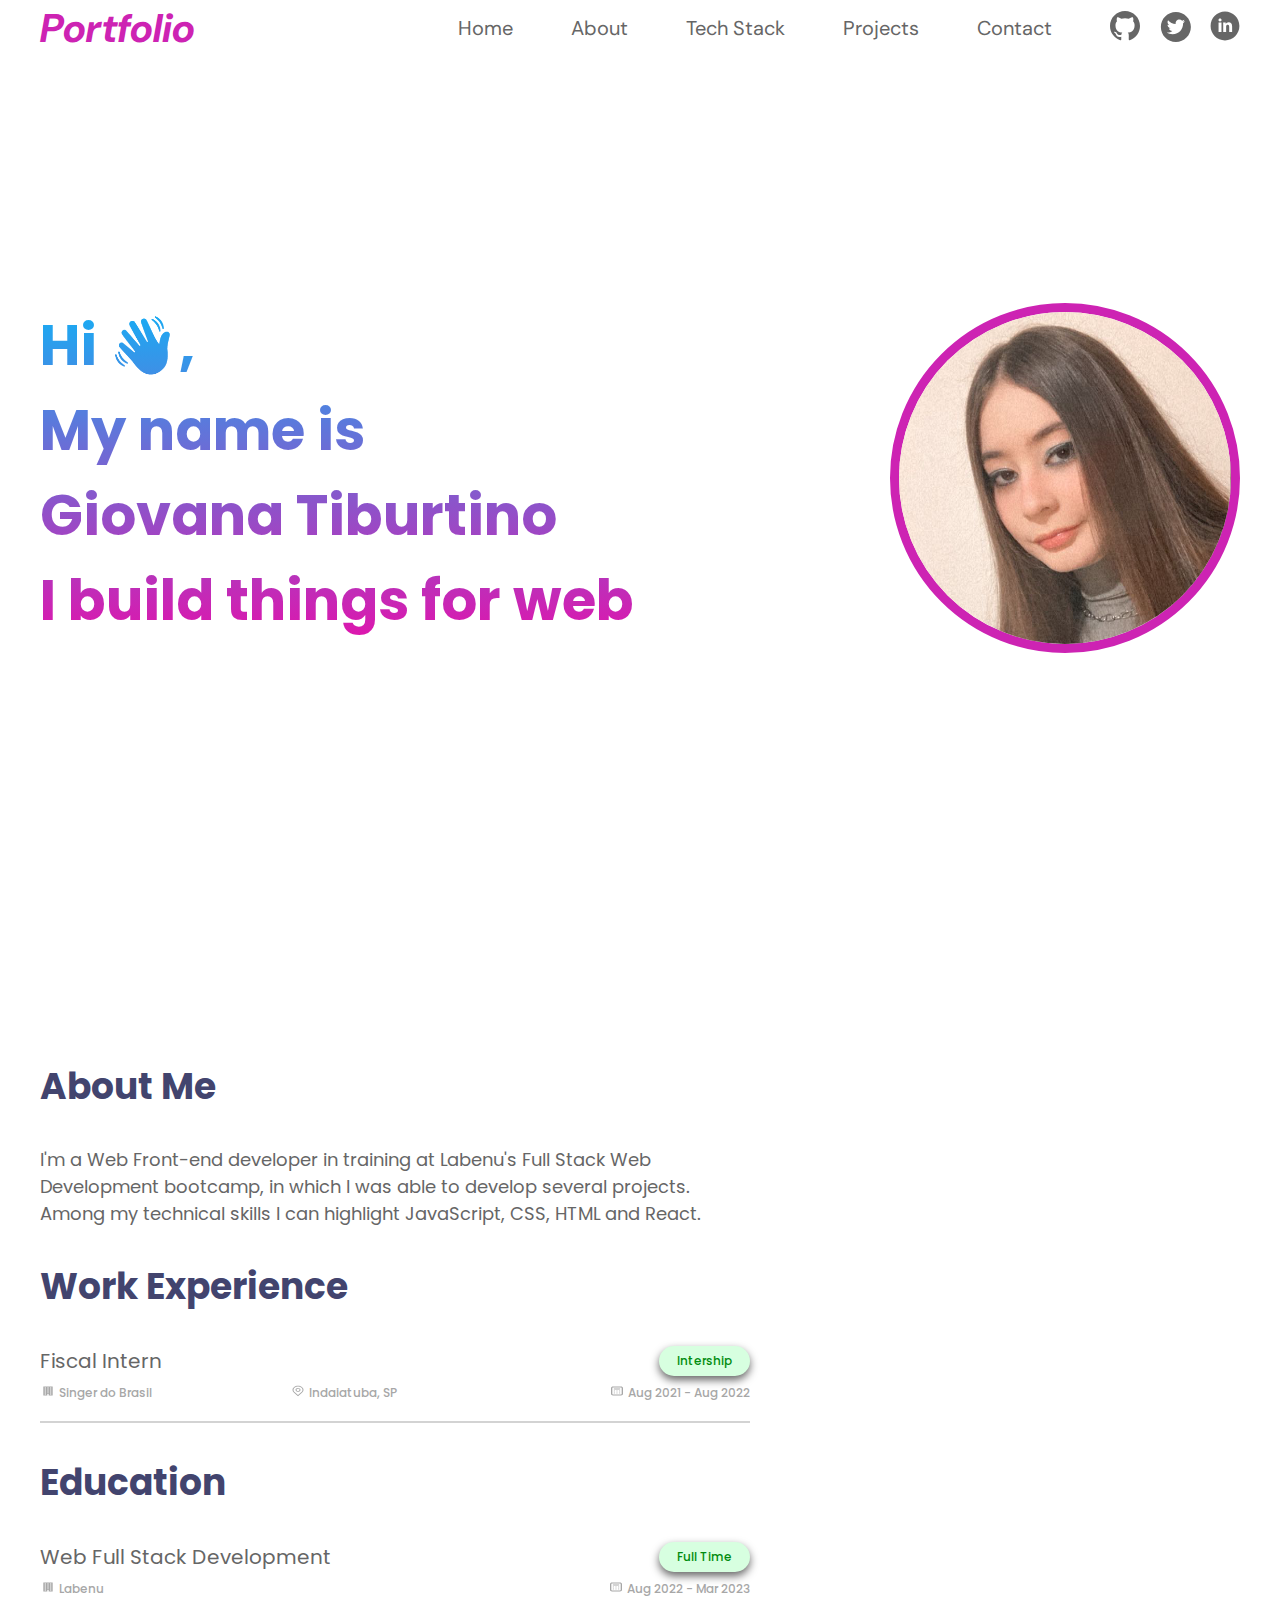
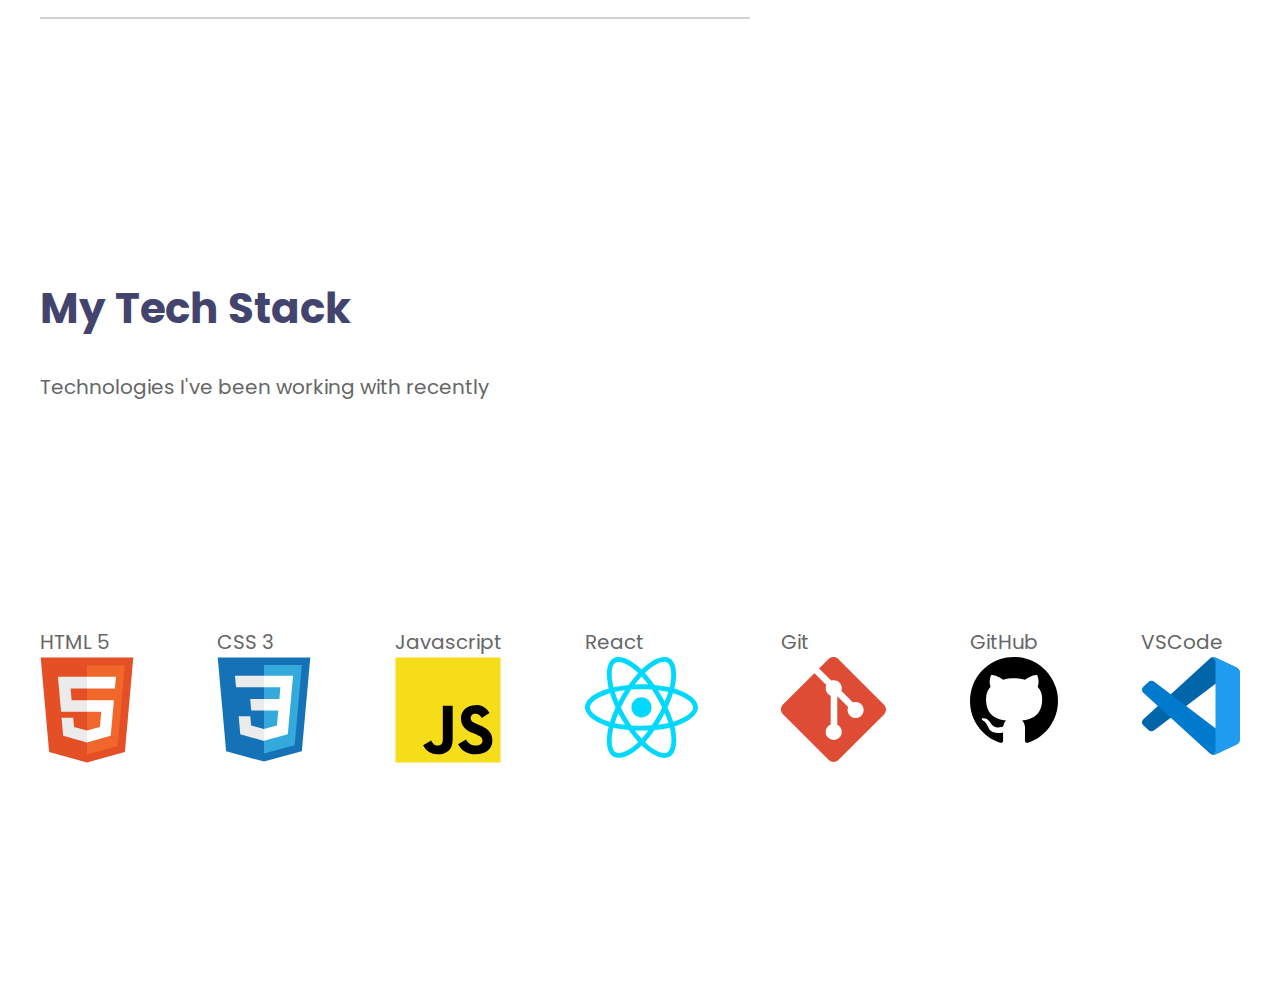
==== index.html @ 1db1f9a4 "portfolio atualizado" ====
<!DOCTYPE html>
<html lang="en">

<head>
    <meta charset="UTF-8">
    <meta http-equiv="X-UA-Compatible" content="IE=edge">
    <meta name="viewport" content="width=device-width, initial-scale=1.0">

    <link rel="stylesheet" href="style.css">

    <link rel="preconnect" href="https://fonts.googleapis.com">
    <link rel="preconnect" href="https://fonts.gstatic.com" crossorigin>
    <link href="https://fonts.googleapis.com/css2?family=DM+Sans:wght@500&family=Poppins:wght@400;500;600;700&display=swap" rel="stylesheet">

    <title>Portfolio || Home</title>
</head>

<body>
    <div class="page-wrapper">
        <header>
            <nav class="logo">
                <a href="#">Portfolio</a>
            </nav>

            <nav class="pages">
                <a href="#">Home</a>
                <a href="about.html">About</a>
                <a href="stack.html">Tech Stack</a>
                <a href="projects.html">Projects</a>
                <a href="contact.html">Contact</a>
            </nav>

            <nav class="social-icons">
                <a href="https://github.com/giovanatiburtino" target="_blank">
                    <img src="icons/github-icon.svg" alt="GitHub Icon" />
                </a>

                <a href="#" target="_blank">
                    <img src="icons/twitter-icon.svg" alt="Twitter Icon" />
                </a>

                <a href="https://www.linkedin.com/in/giovana-ferreira-tiburtino-475486216/" target="_blank">
                    <img src="icons/linkedin-icon.svg" alt="Linkedin Icon" />
                </a>
            </nav>
        </header>
        <main class="main-home">
            <section class="section-home">
                <h1>
                    Hi 👋, <br>
                    My name is <br>
                    Giovana Tiburtino <br>
                    I build things for web
                </h1>
                
                <img src="img/profile-img.png" alt="Profile Photo" class="profile-img"/>
            </section>
        </main>
    </div>
    <div class="page-wrapper">
        <main class="main-about">
            <div class="section-about">
                <section class="section-about-me">
                    <h1>About Me</h1>
                    <p>I'm a Web Front-end developer in training at Labenu's Full Stack Web Development bootcamp,
                    in which I was able to develop several projects. Among my technical skills I can highlight JavaScript, CSS, HTML and React.</p>
                </section>

                <section class="section-about-work">
                    <h1>Work Experience</h1>

                    <div class="section-about-work-item">
                        <div class="section-about-work-item-header">
                            <h2>Fiscal Intern</h2>
                            <span class="section-about-time-tag">Intership</span>
                        </div>

                        <div class="section-about-work-item-content">
                            <span class="content-work">
                                <img src="icons/building.svg" alt="Office building icon"/>
                                Singer do Brasil
                            </span>

                            <span class="content-location">
                                <img src="icons/location.svg" alt="Location icon"/>
                                Indaiatuba, SP
                            </span>

                            <span class="content-data">
                                <img src="icons/calender.svg" alt="Calender icon"/>
                                Aug 2021 - Aug 2022
                            </span>
                        </div>

                    </div>
                </section>

                <section class="section-about-education">
                    <h1>Education</h1>

                    <div class="section-about-work-item">
                        <div class="section-about-work-item-header">
                            <h2>Web Full Stack Development</h2>
                            <span class="section-about-time-tag">Full Time</span>
                        </div>

                        <div class="section-about-work-item-content">
                            <span class="content-work">
                                <img src="icons/building.svg" alt="Office building icon"/>
                                Labenu
                            </span>

                            <span class="content-data">
                                <img src="icons/calender.svg" alt="Calender icon"/>
                                Aug 2022 - Mar 2023
                            </span>
                        </div>

                    </div>
                </section>
            </div>
        </main>
        <main class="main-stack">
            <section class="section-stack">
                <div class="section-stack-intro">
                    <h1>My Tech Stack</h1>
                    <p> Technologies I've been working with recently</p>
                </div>

                <div class="section-stack-icons">
                    <span>
                        <p>HTML 5</p>
                        <img src="icons/html.svg" alt="HTML5 icon">
                    </span>

                    <span>
                        <p>CSS 3</p>
                        <img src="icons/css.svg" alt="CSS3 icon">
                    </span>

                    <span>
                        <p>Javascript</p>
                        <img src="icons/javascript.svg" alt="Javascript icon">
                    </span>

                    <span>
                        <p>React</p>
                        <img src="icons/react.svg" alt="React icon">
                    </span>

                    <span>
                        <p>Git</p>
                        <img src="icons/git.svg" alt="Git icon">
                    </span>

                    <span>
                        <p>GitHub</p>
                        <img src="icons/github.svg" alt="GitHub icon">
                    </span>

                    <span>
                        <p>VSCode</p>
                        <img src="icons/vscode.svg" alt="VSCode icon">
                    </span>
                </div>
            </section>
        </main>
    </div>
</body>

</html>
---- style.css ----
* {
    margin: 0;
    padding: 0;
    box-sizing: border-box;
}

a{
    color: inherit;
    text-decoration: none;
}

.page-wrapper{
    max-width: 1200px;
    margin: 0 auto;
}

/* ================ HEADER ================ */

header{
    display: flex;
    justify-content: flex-end;
    color: #666666;
    height: 55px;
}

.logo{
    margin-right: auto;
    display: flex;
    justify-content: center;
    align-items: center;
    font-family: 'DM Sans', sans-serif;
    font-size: 40px;
    font-weight: bold;
    font-style: italic;
    color: #cd23b3;
}

.pages{
    width: 610px;
    display: flex;
    justify-content: space-between;
    align-items: center;
    margin-right: 50px;
    font-family: 'DM Sans', sans-serif;
    font-size: 20px;
}

.pages a{
    padding: 4px 8px;
}

.pages a:hover{
    background-color: lightgray;
}

.social-icons{
    width: 130px;
    display: flex;
    justify-content: space-between;
    align-items: center;
}

/* ================ HOME (index.html) ================ */

.main-home{
    min-height: calc(100vh - 55px); /* 100vh - tamanho do header */
    display: flex;
    align-items: center;
}

.section-home{
    display: flex;
    flex-grow: 1;
    justify-content: space-between;
    font-family: 'Poppins', sans-serif;
    font-size: 28px;
    background: -webkit-linear-gradient(#13B0F5, #E70FAA);
    -webkit-background-clip: text;
            background-clip: text;
    -webkit-text-fill-color: transparent;
}

.profile-img{
    width: 350px;
    height: 350px;
    border-radius: 50%;
    border: 9px solid #cd23b3;;
}

/* ================ ABOUT ME (about.html) ================ */

.main-about{
    min-height: calc(100vh - 55px);
    display: flex;
    flex-direction: column;
    justify-content: center;
}

.section-about{
    font-family: 'Poppins', sans-serif;
    width: 710px;
    display: flex;
    flex-direction: column;
    justify-content: center;
}

.section-about-work-item-header{
    display: flex;
    justify-content: space-between;
    padding-bottom: 8px;
}

.section-about-work-item-content{
    display: flex;
}

.section-about h1{
    font-size: 36px;
    color: #42446e;
    margin: 32px 0;
}

.section-about h2{
    font-size: 20px;
    font-weight: 400;
    color: #666666;
}

html body .section-about-time-tag{  /* Just to add selector priority */
    background-color: #D7FFE0;
    color: #018C0F;
    border-radius: 20px;
    display: flex;
    justify-content: center;
    align-items: center;
    padding: 0 18px;
    box-shadow: 0px 4px 8px 0px rgba(102,102,102,1);
}

.section-about p{
    font-size: 18px;
    color: #666666
}

.section-about span{
    font-size: 12px;
    font-weight: 500;
    color: #a7a7a7
}

.section-about-work, .section-about-education{
    border-bottom: 2px solid lightgray;
}

.section-about-work-item{
    height: 75px;
}

.content-work{
    width: 250px;
}

.content-data{
    margin-left: auto;
}

/* ================ TECH STACK (stack.html) ================ */

.main-stack{
    font-family: 'Poppins', sans-serif;
    min-height: calc(100vh - 155px);
    display: flex;
    flex-direction: column;
    margin-top: 100px;
}

.section-stack h1{
    font-size: 42px;
    color: #42446e;
    margin: 32px 0;
}

.section-stack p{
    font-size: 20px;
    color: #666666;
}

.section-stack-icons{
    width: 100%;
    display: flex;
    flex-wrap: wrap;
    justify-content: space-between;
    margin-top: 25vh;
}

/* ================ PROJECTS (projects.html) ================ */

.main-projects{
    font-family: 'Poppins', sans-serif;
    min-height: calc(100vh - 155px);
    display: flex;
    flex-direction: column;
    margin-top: 100px;
    padding-bottom: 50px
}

.section-projects-header{
    margin-bottom: 100px;
}

.section-projects-header h1{
    font-size: 36px;
    color: #42446e;
    margin: 20px 0;
}

.section-projects-header p{
    font-size: 18px;
    color: #666666;
}

.section-projects-card-container{
    display: grid;
    grid-template-columns: repeat(3, 1fr);
    align-items: center;
    gap: 2rem;
}

.project-card {
    width: 375px;
    height: 500px;
    border-radius: 20px;
    box-shadow: -1px 1px 5px 0px rgba(0,0,0,0.75);
    background-color: #FFFFFF;
    overflow: hidden;
}

.project-card img{
    border-top-left-radius: 20px;
    border-top-right-radius: 20px;
}

.preview{
    width: 375px;
    height: 200px;
}

.project-card-content{
    padding: 24px;
    padding-bottom: calc(24px - 7px);
    transform: translateY(-7px);
}

.project-card-content h2{
    font-size: 28px;
    font-weight: 500;
    margin-bottom: 8px;
}

.project-card-content p{
    font-size: 18px;
    font-weight: 300;
    color: #666666;
    margin-bottom: 16px;
}

.project-card-content .project-card-content-stacks {
    color: #42446e;
    font-weight: 300;
    font-size: 14px;
    margin-bottom: 16px;
}

.project-card-content-stacks span {
    font-weight: 500;
}

.project-card-links {
    font-size: 16px;
    font-weight: 400;
    color: black;
    text-decoration: underline;

    display: flex;
    justify-content: space-between;
    align-items: center;
}

.project-card-links a {
    display: flex;
    align-items: center;
}

.project-card-links a img {
    margin-right: 10px;
}

/* ================ CONTACT (contact.html) ================ */

.main-contact{
    min-height: calc(70vh - 55px); /* 100vh - tamanho do header */
    display: flex;
    justify-content: center;
    align-items: center;
}

.contact-content{
    font-family: 'DM Sans', sans-serif;
    font-size: 28px;
    font-weight: 700;
    color: #1E0E62;
    text-align: center;
}

#contact-content-email{
    background: -webkit-linear-gradient(#13B0F5, #E70FAA);
    -webkit-background-clip: text;
            background-clip: text;
    -webkit-text-fill-color: transparent;
}

.info-group-footer{
    display: flex;
    justify-content: space-between;
    align-items: center;
    padding-bottom: 50px;
    border-bottom: 2px solid #666666;
}

.footer-contact{
    display: flex;
    gap: 80px;
    color: #42446E;
    filter: drop-shadow(0px 4px 4px rgba(0, 0, 0, 0.25));
    font-size: 20px;
    align-items: center;
}

.info-group-contact{
    display: flex;
    justify-content: space-between;
    width: 1000px;
}

.nav-group-footer{
    display: flex;
    justify-content: space-between;
    align-items: center;
    margin: 50px 0;
    font-family: 'Poppins', sans-serif;
}

.nav-group-footer a{
    color: #42446E;
    font-size: 18px;
}

.develop-by-footer{
    color: #666666;
    font-weight: 400;
    font-size: 18px;
    line-height: 26px;
    mix-blend-mode: normal;
}

.logo-footer{
    margin-right: auto;
    display: flex;
    justify-content: center;
    align-items: center;
    font-family: 'DM Sans', sans-serif;
    font-size: 40px;
    font-weight: bold;
    color: #42446E;
}
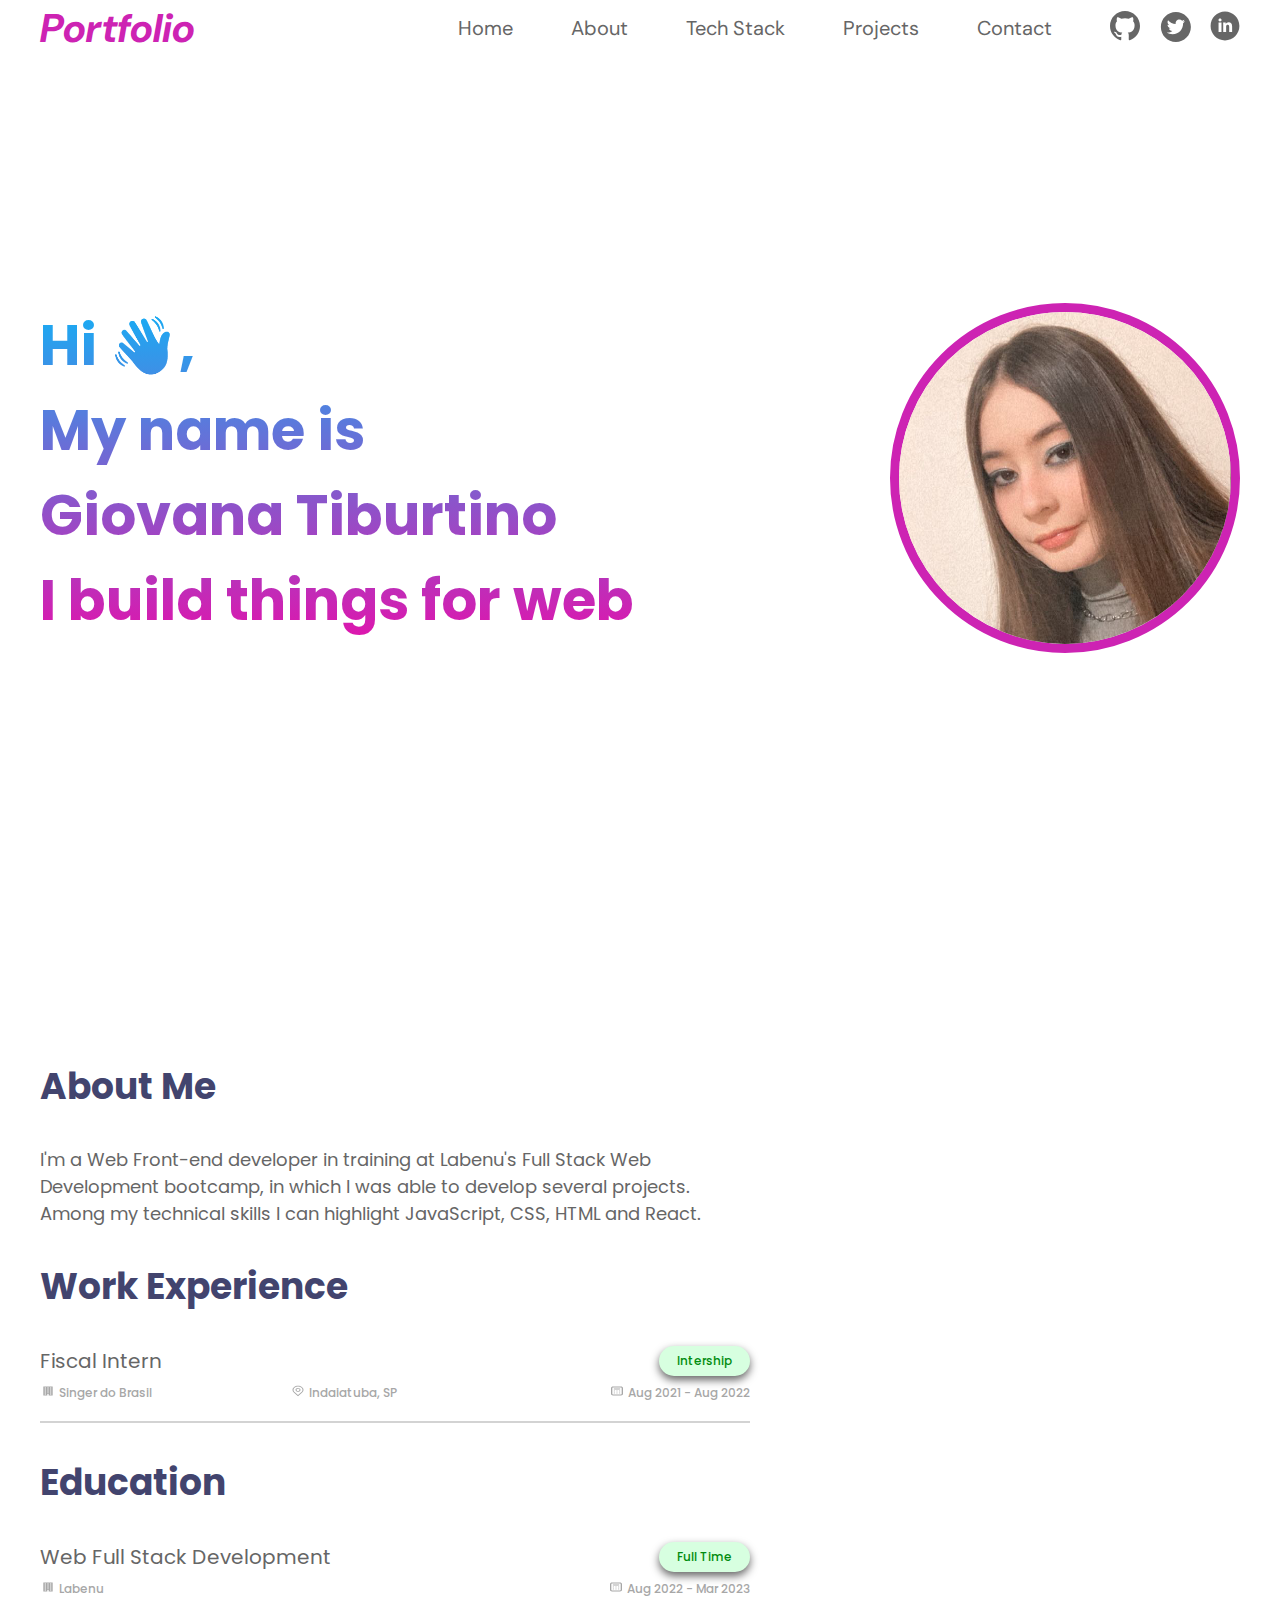
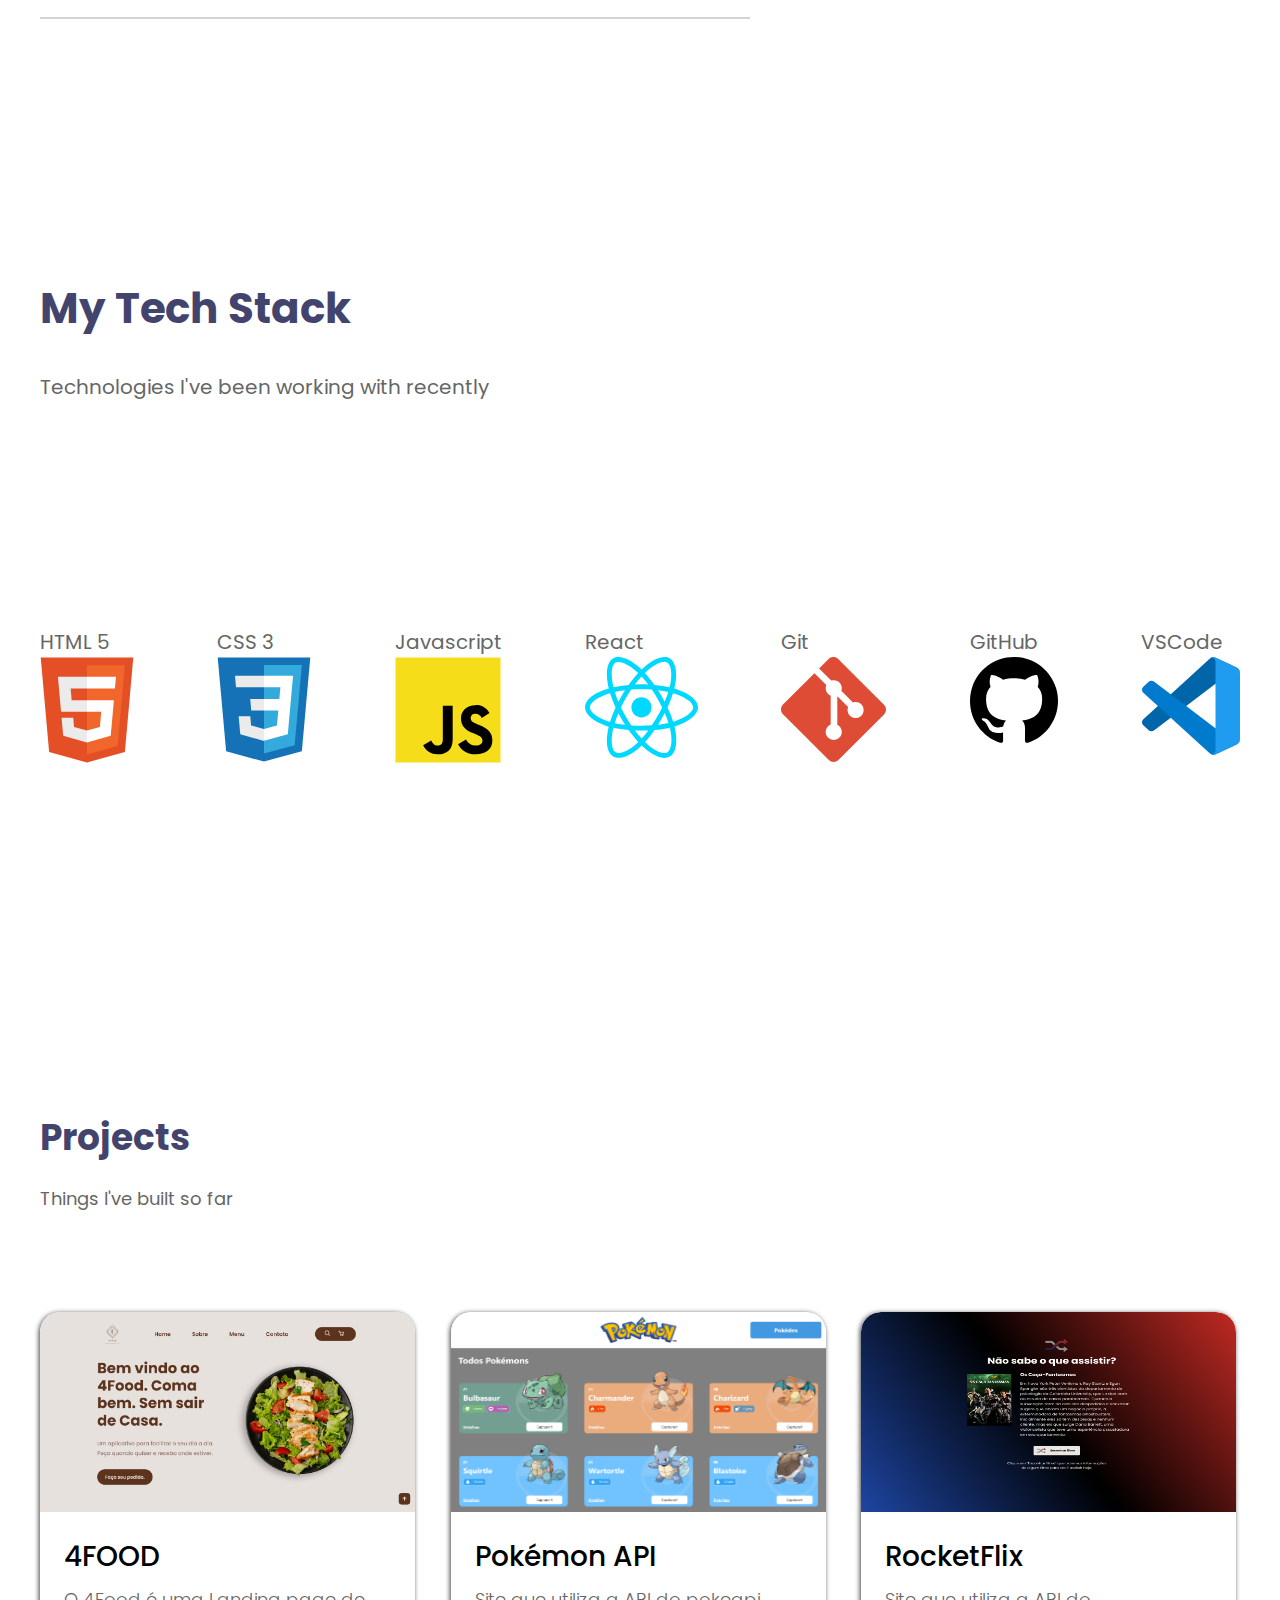
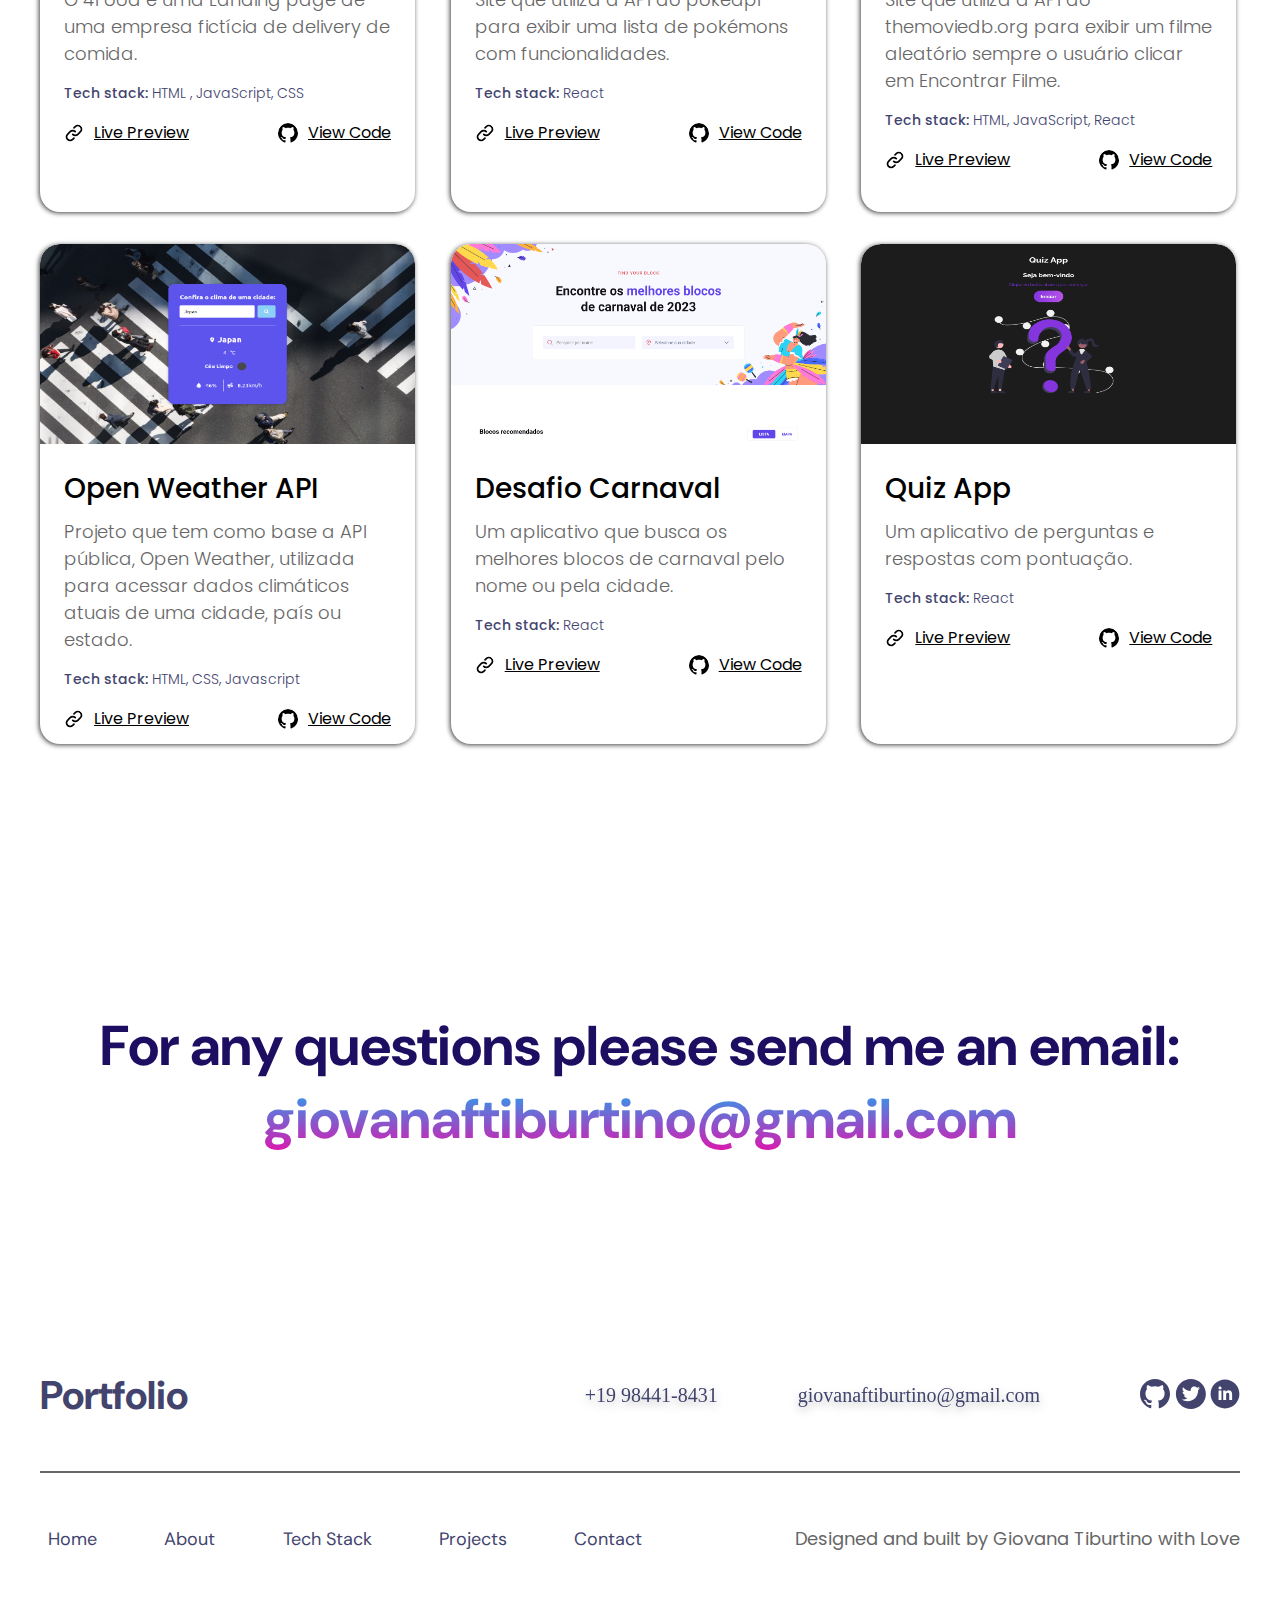
==== commit 3db7bf03: "linkedin atualizado" ====
--- a/index.html
+++ b/index.html
@@ -39,7 +39,7 @@
                     <img src="icons/twitter-icon.svg" alt="Twitter Icon" />
                 </a>
 
-                <a href="https://www.linkedin.com/in/giovana-ferreira-tiburtino-475486216/" target="_blank">
+                <a href="https://www.linkedin.com/in/giovana-ferreira-475486216/" target="_blank">
                     <img src="icons/linkedin-icon.svg" alt="Linkedin Icon" />
                 </a>
             </nav>
@@ -165,6 +165,190 @@
                 </div>
             </section>
         </main>
+        <main class="main-projects">
+            <section class="section-projects">
+                <div class="section-projects-header">
+                    <h1>Projects</h1>
+                    <p>Things I've built so far</p>
+                </div>
+
+                <div class="section-projects-card-container">
+                    <div class="project-card">
+                        <img src="./img/4food-preview.png" alt="projeto" class="preview"/>
+                        <div class="project-card-content">
+                            <h2>4FOOD</h2>
+                            <p>O 4Food é uma Landing page de uma empresa fictícia de delivery de comida.</p>
+                            
+                            <p class="project-card-content-stacks">
+                                <span>Tech stack:</span> HTML , JavaScript, CSS
+                            </p>
+                            <div class="project-card-links">
+                                <a href="https://giovanatiburtino.github.io/4Food/" target="_blank">
+                                    <img src="icons/link.svg" alt="Link icon"/>
+                                    Live Preview
+                                </a>
+
+                                <a href="https://github.com/giovanatiburtino/4Food" target="_blank">
+                                    <img src="icons/github-small.svg" alt="Github icon"/>
+                                    View Code
+                                </a>
+                            </div>
+                        </div>
+                    </div>
+                    <div class="project-card">
+                        <img src="./img/pokedex-preview.png" alt="projeto" class="preview"/>
+                        <div class="project-card-content">
+                            <h2>Pokémon API</h2>
+                            <p>Site que utiliza a API do pokeapi para exibir uma lista de pokémons com funcionalidades.</p>
+                            
+                            <p class="project-card-content-stacks">
+                                <span>Tech stack:</span> React
+                            </p>
+                            <div class="project-card-links">
+                                <a href="https://pokedex-api-giodev.surge.sh/" target="_blank">
+                                    <img src="icons/link.svg" alt="Link icon"/>
+                                    Live Preview
+                                </a>
+
+                                <a href="https://github.com/giovanatiburtino/projeto-react-apis" target="_blank">
+                                    <img src="icons/github-small.svg" alt="Github icon"/>
+                                    View Code
+                                </a>
+                            </div>
+                        </div>
+                    </div>
+                    <div class="project-card">
+                        <img src="./img/rocketflix-preview.png" alt="projeto" class="preview"/>
+                        <div class="project-card-content">
+                            <h2>RocketFlix</h2>
+                            <p>Site que utiliza a API do themoviedb.org para exibir um filme aleatório sempre o usuário clicar em Encontrar Filme.</p>
+                            
+                            <p class="project-card-content-stacks">
+                                <span>Tech stack:</span> HTML, JavaScript, React
+                            </p>
+                            <div class="project-card-links">
+                                <a href="https://giovanatiburtino.github.io/rocketflix/" target="_blank">
+                                    <img src="icons/link.svg" alt="Link icon">
+                                    Live Preview
+                                </a>
+
+                                <a href="https://github.com/giovanatiburtino/rocketflix.git" target="_blank">
+                                    <img src="icons/github-small.svg" alt="Github icon">
+                                    View Code
+                                </a>
+                            </div>
+                        </div>
+                    </div>
+                    <div class="project-card">
+                        <img src="./img/open-weather-preview.png" alt="projeto" class="preview"/>
+                        <div class="project-card-content">
+                            <h2>Open Weather API</h2>
+                            <p>Projeto que tem como base a API pública, Open Weather, utilizada para acessar dados climáticos atuais de uma cidade, país ou estado.</p>
+                            
+                            <p class="project-card-content-stacks">
+                                <span>Tech stack:</span> HTML, CSS, Javascript
+                            </p>
+                            <div class="project-card-links">
+                                <a href="https://giovanatiburtino.github.io/api-weather/" target="_blank">
+                                    <img src="icons/link.svg" alt="Link icon">
+                                    Live Preview
+                                </a>
+
+                                <a href="https://github.com/giovanatiburtino/api-weather" target="_blank">
+                                    <img src="icons/github-small.svg" alt="Github icon">
+                                    View Code
+                                </a>
+                            </div>
+                        </div>
+                    </div>
+                    <div class="project-card">
+                        <img src="./img/desafio-carnaval-eta.vercel.app_.png" alt="projeto" class="preview"/>
+                        <div class="project-card-content">
+                            <h2>Desafio Carnaval</h2>
+                            <p>Um aplicativo que busca os melhores blocos de carnaval pelo nome ou pela cidade.</p>
+                            
+                            <p class="project-card-content-stacks">
+                                <span>Tech stack:</span> React
+                            </p>
+                            <div class="project-card-links">
+                                <a href="https://desafio-carnaval-eta.vercel.app/" target="_blank">
+                                    <img src="icons/link.svg" alt="Link icon">
+                                    Live Preview
+                                </a>
+
+                                <a href="https://github.com/giovanatiburtino/desafio-carnaval" target="_blank">
+                                    <img src="icons/github-small.svg" alt="Github icon">
+                                    View Code
+                                </a>
+                            </div>
+                        </div>
+                    </div>
+                    <div class="project-card">
+                        <img src="./img/quiz-app-preview.png" alt="projeto" class="preview"/>
+                        <div class="project-card-content">
+                            <h2>Quiz App</h2>
+                            <p>Um aplicativo de perguntas e respostas com pontuação.</p>
+                            
+                            <p class="project-card-content-stacks">
+                                <span>Tech stack:</span> React
+                            </p>
+                            <div class="project-card-links">
+                                <a href="https://app-quiz-orcin.vercel.app/" target="_blank">
+                                    <img src="icons/link.svg" alt="Link icon">
+                                    Live Preview
+                                </a>
+
+                                <a href="https://github.com/giovanatiburtino/projeto-quiz" target="_blank">
+                                    <img src="icons/github-small.svg" alt="Github icon">
+                                    View Code
+                                </a>
+                            </div>
+                        </div>
+                    </div>
+                </div>
+            </section>
+        </main>
+        <main class="main-contact">
+            <div class="contact-content">
+                <h1>For any questions please send me an email:</h1>
+                <h1 id="contact-content-email">giovanaftiburtino@gmail.com</h1>
+            </div>
+        </main>
+        <footer>
+            <div class="info-group-footer">
+                <div class="info-group-contact">
+                    <p class="logo-footer">Portfolio</p>
+                    <div class="footer-contact">
+                        <p>+19 98441-8431</p>
+                        <p>giovanaftiburtino@gmail.com</p>
+                    </div>
+                </div>
+                <div class="footer-icons">
+                    <a href="https://github.com/giovanatiburtino" target="_blank">
+                        <img src="icons/github-footer.svg" alt="GitHub Icon" />
+                    </a>
+
+                    <a href="#" target="_blank">
+                        <img src="icons/twitter-footer.svg" alt="Twitter Icon" />
+                    </a>
+
+                    <a href="https://www.linkedin.com/in/giovana-ferreira-475486216/" target="_blank">
+                        <img src="icons/linkedin-footer.svg" alt="Linkedin Icon" />
+                    </a>
+                </div>
+            </div>
+            <div class="nav-group-footer">
+                <nav class="pages">
+                    <a href="index.html">Home</a>
+                    <a href="about.html">About</a>
+                    <a href="stack.html">Tech Stack</a>
+                    <a href="projects.html">Projects</a>
+                    <a href="#">Contact</a>
+                </nav>
+
+                <div class="develop-by-footer">Designed and built by Giovana Tiburtino with Love</div>
+            </div>
+        </footer>
     </div>
 </body>
 
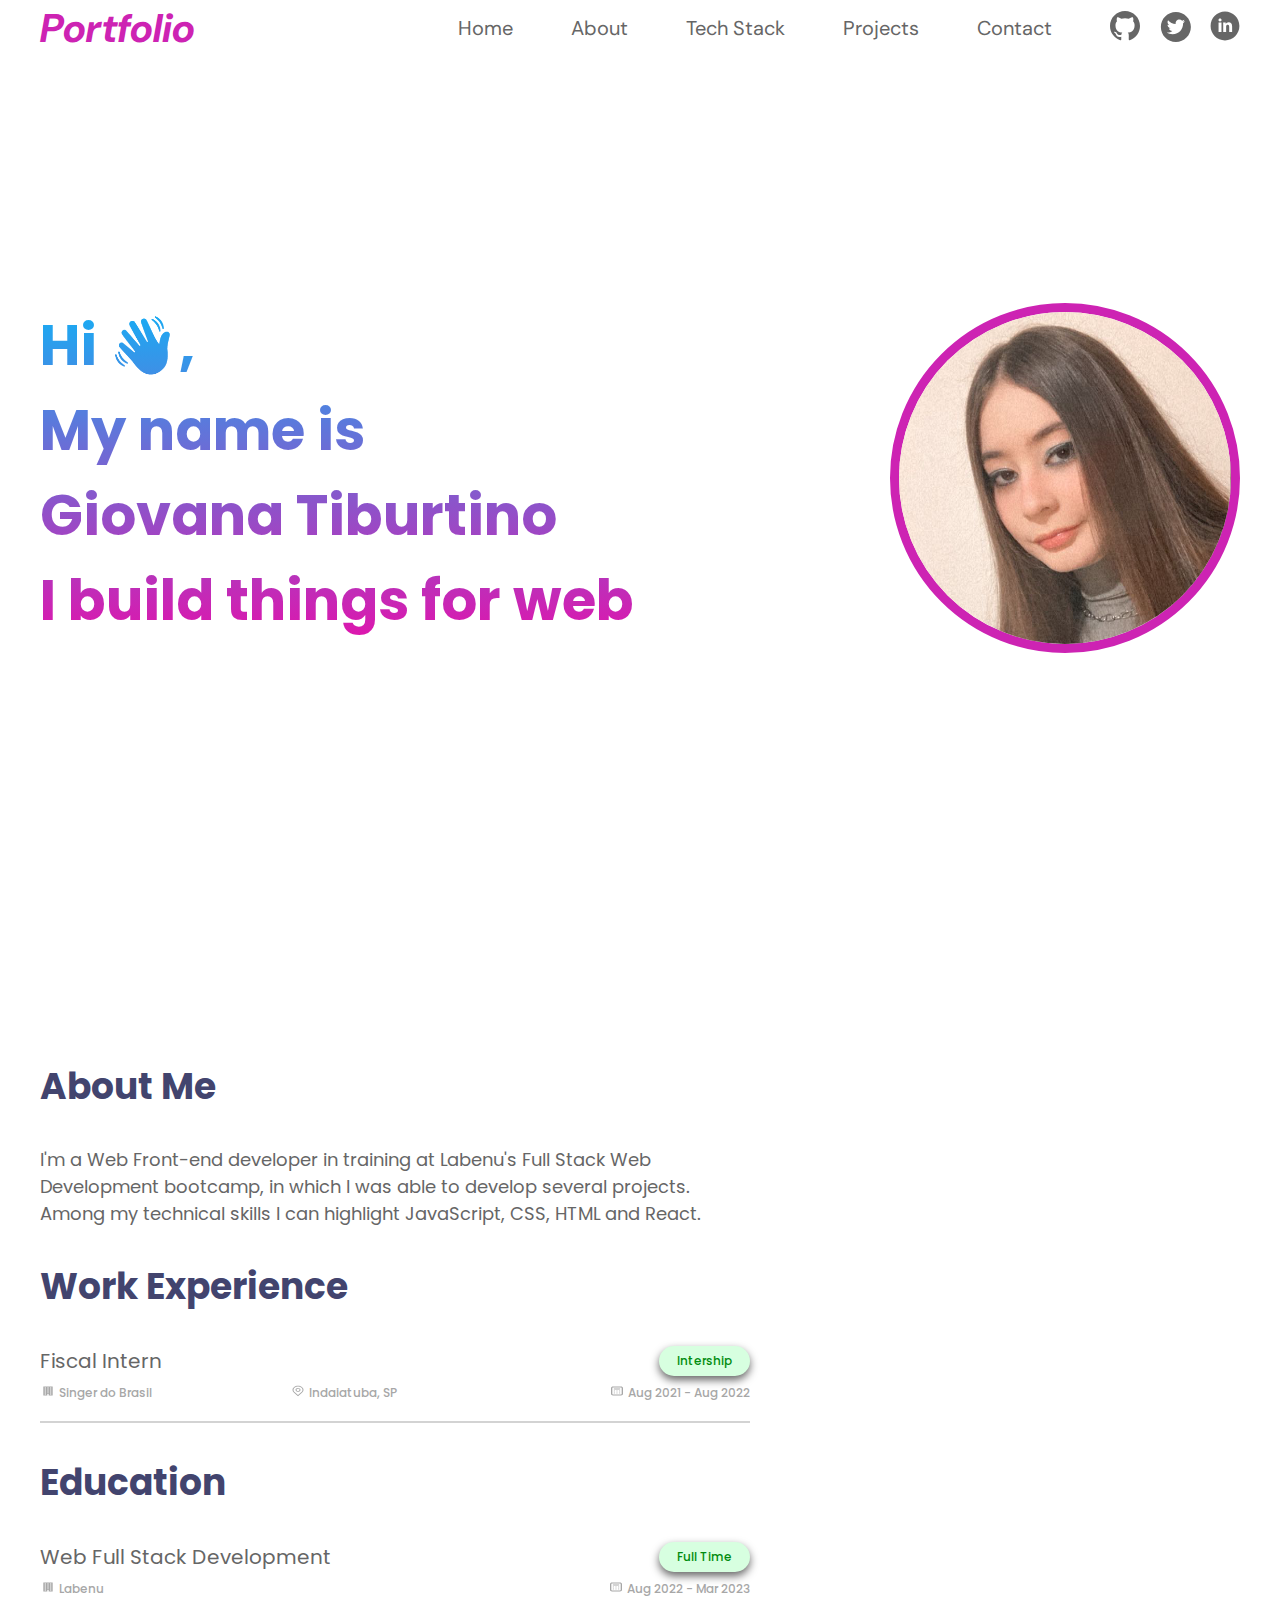
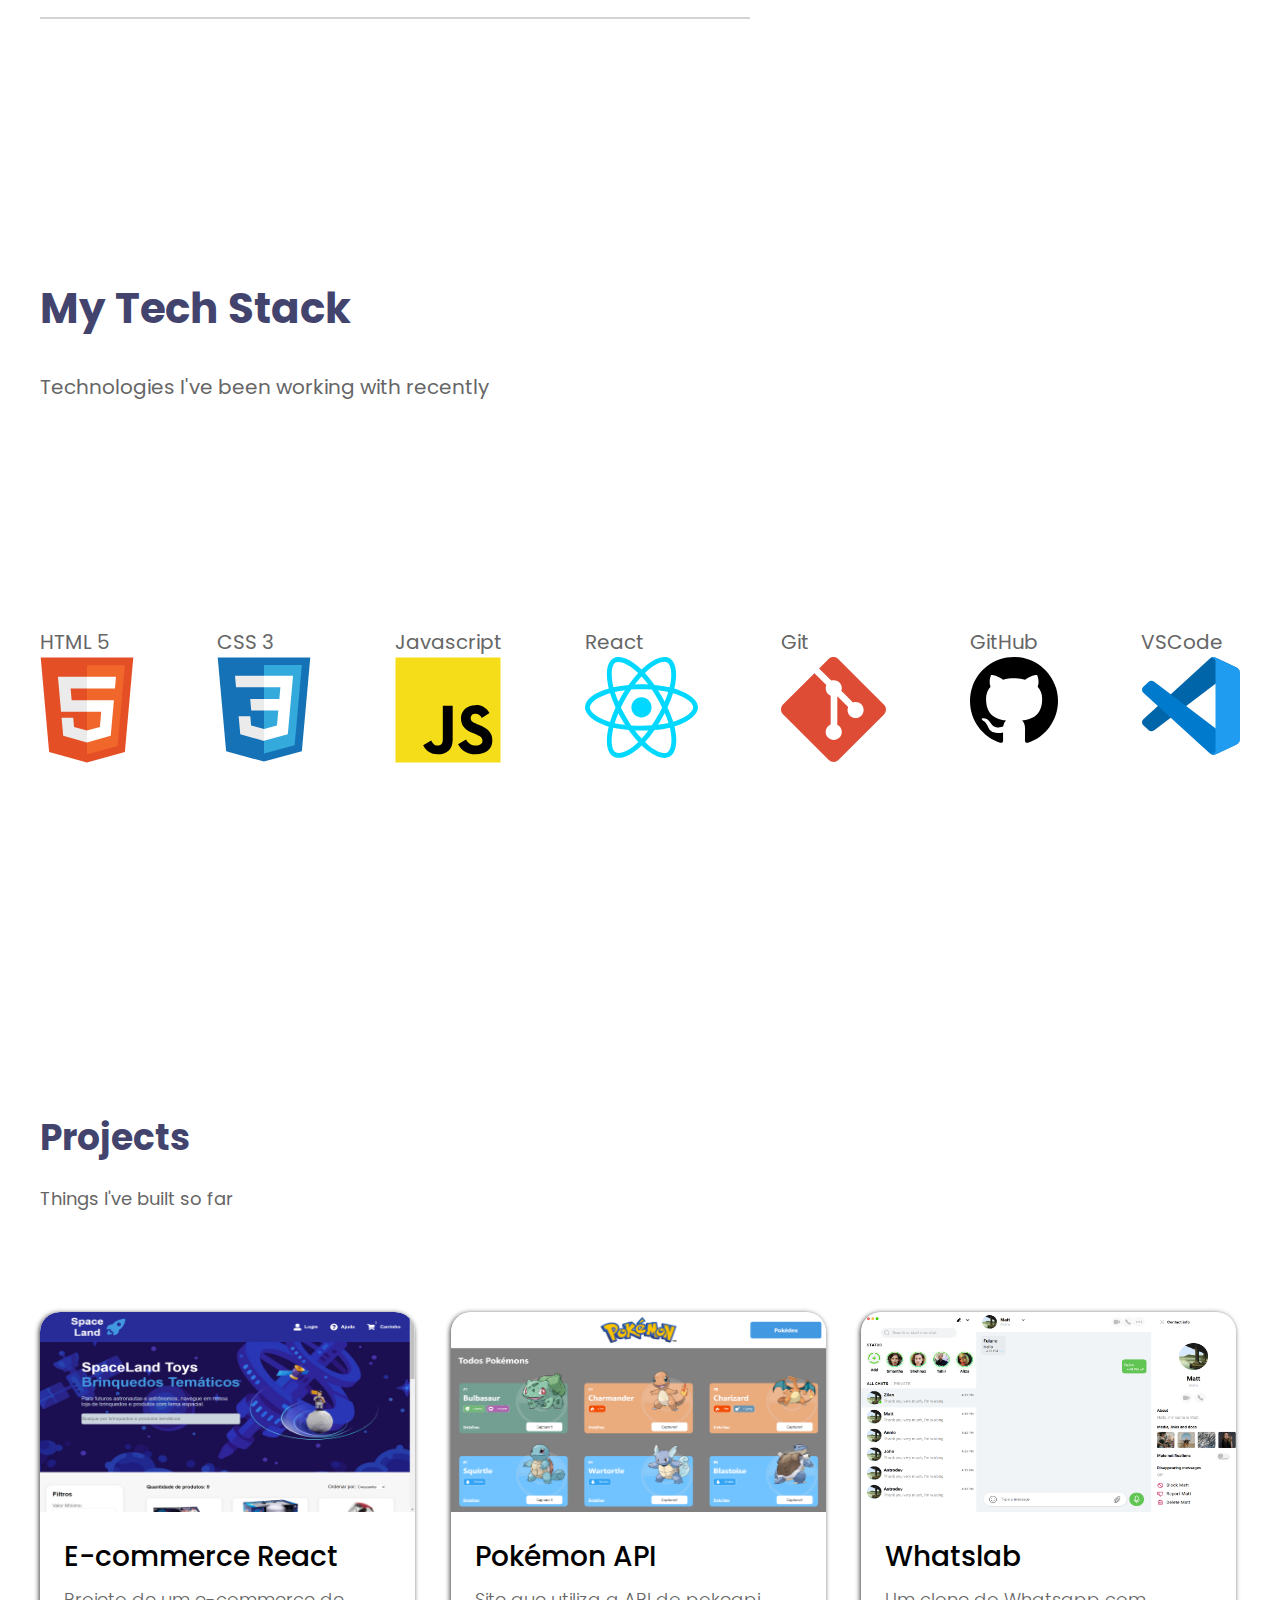
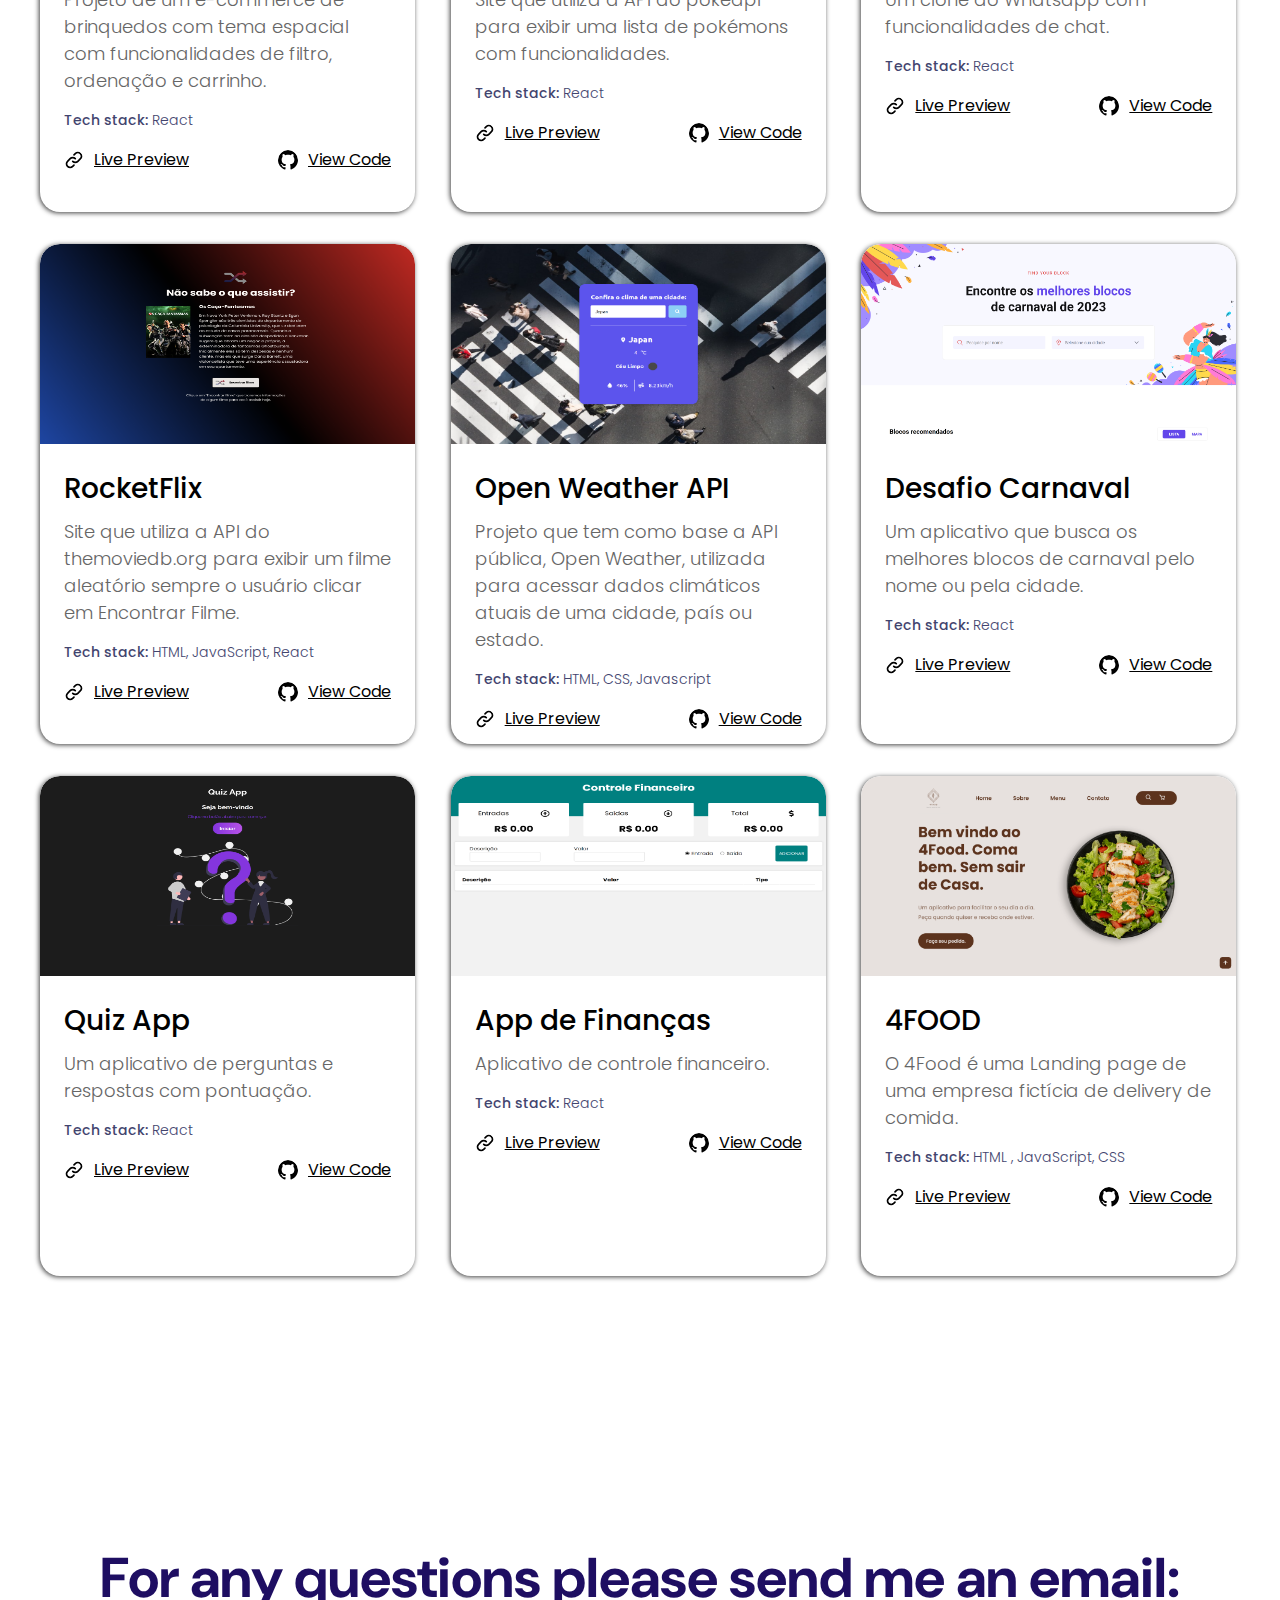
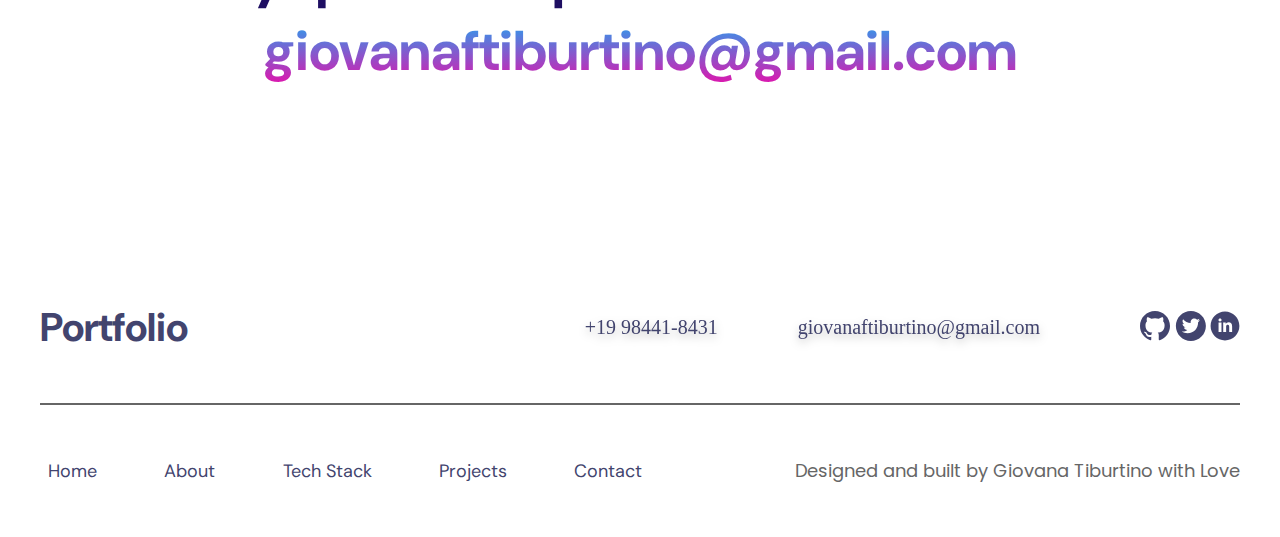
==== commit 782abe96: "portfolio atualizado" ====
--- a/index.html
+++ b/index.html
@@ -174,6 +174,182 @@
 
                 <div class="section-projects-card-container">
                     <div class="project-card">
+                        <img src="./img/spaceland-preview.png" alt="projeto" class="preview"/>
+                        <div class="project-card-content">
+                            <h2>E-commerce React</h2>
+                            <p>Projeto de um e-commerce de brinquedos com tema espacial com funcionalidades de filtro, ordenação e carrinho.</p>
+                            
+                            <p class="project-card-content-stacks">
+                                <span>Tech stack:</span> React
+                            </p>
+                            <div class="project-card-links">
+                                <a href="https://spaceland-toys.surge.sh/" target="_blank">
+                                    <img src="icons/link.svg" alt="Link icon">
+                                    Live Preview
+                                </a>
+
+                                <a href="https://github.com/giovanatiburtino/projeto-frontendreact" target="_blank">
+                                    <img src="icons/github-small.svg" alt="Github icon">
+                                    View Code
+                                </a>
+                            </div>
+                        </div>
+                    </div>
+                    <div class="project-card">
+                        <img src="./img/pokedex-preview.png" alt="projeto" class="preview"/>
+                        <div class="project-card-content">
+                            <h2>Pokémon API</h2>
+                            <p>Site que utiliza a API do pokeapi para exibir uma lista de pokémons com funcionalidades.</p>
+                            
+                            <p class="project-card-content-stacks">
+                                <span>Tech stack:</span> React
+                            </p>
+                            <div class="project-card-links">
+                                <a href="https://pokedex-api-giodev.surge.sh/" target="_blank">
+                                    <img src="icons/link.svg" alt="Link icon"/>
+                                    Live Preview
+                                </a>
+
+                                <a href="https://github.com/giovanatiburtino/projeto-react-apis" target="_blank">
+                                    <img src="icons/github-small.svg" alt="Github icon"/>
+                                    View Code
+                                </a>
+                            </div>
+                        </div>
+                    </div>
+                    <div class="project-card">
+                        <img src="./img/whatslab-preview.png" alt="projeto" class="preview"/>
+                        <div class="project-card-content">
+                            <h2>Whatslab</h2>
+                            <p>Um clone do Whatsapp com funcionalidades de chat.</p>
+                            
+                            <p class="project-card-content-stacks">
+                                <span>Tech stack:</span> React
+                            </p>
+                            <div class="project-card-links">
+                                <a href="https://whatsapp-lab.vercel.app/" target="_blank">
+                                    <img src="icons/link.svg" alt="Link icon">
+                                    Live Preview
+                                </a>
+
+                                <a href="https://github.com/giovanatiburtino/whatsapp-lab" target="_blank">
+                                    <img src="icons/github-small.svg" alt="Github icon">
+                                    View Code
+                                </a>
+                            </div>
+                        </div>
+                    </div>
+                    <div class="project-card">
+                        <img src="./img/rocketflix-preview.png" alt="projeto" class="preview"/>
+                        <div class="project-card-content">
+                            <h2>RocketFlix</h2>
+                            <p>Site que utiliza a API do themoviedb.org para exibir um filme aleatório sempre o usuário clicar em Encontrar Filme.</p>
+                            
+                            <p class="project-card-content-stacks">
+                                <span>Tech stack:</span> HTML, JavaScript, React
+                            </p>
+                            <div class="project-card-links">
+                                <a href="https://giovanatiburtino.github.io/rocketflix/" target="_blank">
+                                    <img src="icons/link.svg" alt="Link icon">
+                                    Live Preview
+                                </a>
+
+                                <a href="https://github.com/giovanatiburtino/rocketflix.git" target="_blank">
+                                    <img src="icons/github-small.svg" alt="Github icon">
+                                    View Code
+                                </a>
+                            </div>
+                        </div>
+                    </div>
+                    <div class="project-card">
+                        <img src="./img/open-weather-preview.png" alt="projeto" class="preview"/>
+                        <div class="project-card-content">
+                            <h2>Open Weather API</h2>
+                            <p>Projeto que tem como base a API pública, Open Weather, utilizada para acessar dados climáticos atuais de uma cidade, país ou estado.</p>
+                            
+                            <p class="project-card-content-stacks">
+                                <span>Tech stack:</span> HTML, CSS, Javascript
+                            </p>
+                            <div class="project-card-links">
+                                <a href="https://giovanatiburtino.github.io/api-weather/" target="_blank">
+                                    <img src="icons/link.svg" alt="Link icon">
+                                    Live Preview
+                                </a>
+
+                                <a href="https://github.com/giovanatiburtino/api-weather" target="_blank">
+                                    <img src="icons/github-small.svg" alt="Github icon">
+                                    View Code
+                                </a>
+                            </div>
+                        </div>
+                    </div>
+                    <div class="project-card">
+                        <img src="./img/desafio-carnaval-eta.vercel.app_.png" alt="projeto" class="preview"/>
+                        <div class="project-card-content">
+                            <h2>Desafio Carnaval</h2>
+                            <p>Um aplicativo que busca os melhores blocos de carnaval pelo nome ou pela cidade.</p>
+                            
+                            <p class="project-card-content-stacks">
+                                <span>Tech stack:</span> React
+                            </p>
+                            <div class="project-card-links">
+                                <a href="https://desafio-carnaval-eta.vercel.app/" target="_blank">
+                                    <img src="icons/link.svg" alt="Link icon">
+                                    Live Preview
+                                </a>
+
+                                <a href="https://github.com/giovanatiburtino/desafio-carnaval" target="_blank">
+                                    <img src="icons/github-small.svg" alt="Github icon">
+                                    View Code
+                                </a>
+                            </div>
+                        </div>
+                    </div>
+                    <div class="project-card">
+                        <img src="./img/quiz-app-preview.png" alt="projeto" class="preview"/>
+                        <div class="project-card-content">
+                            <h2>Quiz App</h2>
+                            <p>Um aplicativo de perguntas e respostas com pontuação.</p>
+                            
+                            <p class="project-card-content-stacks">
+                                <span>Tech stack:</span> React
+                            </p>
+                            <div class="project-card-links">
+                                <a href="https://app-quiz-orcin.vercel.app/" target="_blank">
+                                    <img src="icons/link.svg" alt="Link icon">
+                                    Live Preview
+                                </a>
+
+                                <a href="https://github.com/giovanatiburtino/projeto-quiz" target="_blank">
+                                    <img src="icons/github-small.svg" alt="Github icon">
+                                    View Code
+                                </a>
+                            </div>
+                        </div>
+                    </div>
+                    <div class="project-card">
+                        <img src="./img/app-financeiro-preview.png" alt="projeto" class="preview"/>
+                        <div class="project-card-content">
+                            <h2>App de Finanças</h2>
+                            <p>Aplicativo de controle financeiro.</p>
+                            
+                            <p class="project-card-content-stacks">
+                                <span>Tech stack:</span> React
+                            </p>
+                            <div class="project-card-links">
+                                <a href="https://app-financeiro-eight.vercel.app/" target="_blank">
+                                    <img src="icons/link.svg" alt="Link icon">
+                                    Live Preview
+                                </a>
+
+                                <a href="https://github.com/giovanatiburtino/projeto-finan-as" target="_blank">
+                                    <img src="icons/github-small.svg" alt="Github icon">
+                                    View Code
+                                </a>
+                            </div>
+                        </div>
+                    </div>
+                    <div class="project-card">
                         <img src="./img/4food-preview.png" alt="projeto" class="preview"/>
                         <div class="project-card-content">
                             <h2>4FOOD</h2>
@@ -190,116 +366,6 @@
 
                                 <a href="https://github.com/giovanatiburtino/4Food" target="_blank">
                                     <img src="icons/github-small.svg" alt="Github icon"/>
-                                    View Code
-                                </a>
-                            </div>
-                        </div>
-                    </div>
-                    <div class="project-card">
-                        <img src="./img/pokedex-preview.png" alt="projeto" class="preview"/>
-                        <div class="project-card-content">
-                            <h2>Pokémon API</h2>
-                            <p>Site que utiliza a API do pokeapi para exibir uma lista de pokémons com funcionalidades.</p>
-                            
-                            <p class="project-card-content-stacks">
-                                <span>Tech stack:</span> React
-                            </p>
-                            <div class="project-card-links">
-                                <a href="https://pokedex-api-giodev.surge.sh/" target="_blank">
-                                    <img src="icons/link.svg" alt="Link icon"/>
-                                    Live Preview
-                                </a>
-
-                                <a href="https://github.com/giovanatiburtino/projeto-react-apis" target="_blank">
-                                    <img src="icons/github-small.svg" alt="Github icon"/>
-                                    View Code
-                                </a>
-                            </div>
-                        </div>
-                    </div>
-                    <div class="project-card">
-                        <img src="./img/rocketflix-preview.png" alt="projeto" class="preview"/>
-                        <div class="project-card-content">
-                            <h2>RocketFlix</h2>
-                            <p>Site que utiliza a API do themoviedb.org para exibir um filme aleatório sempre o usuário clicar em Encontrar Filme.</p>
-                            
-                            <p class="project-card-content-stacks">
-                                <span>Tech stack:</span> HTML, JavaScript, React
-                            </p>
-                            <div class="project-card-links">
-                                <a href="https://giovanatiburtino.github.io/rocketflix/" target="_blank">
-                                    <img src="icons/link.svg" alt="Link icon">
-                                    Live Preview
-                                </a>
-
-                                <a href="https://github.com/giovanatiburtino/rocketflix.git" target="_blank">
-                                    <img src="icons/github-small.svg" alt="Github icon">
-                                    View Code
-                                </a>
-                            </div>
-                        </div>
-                    </div>
-                    <div class="project-card">
-                        <img src="./img/open-weather-preview.png" alt="projeto" class="preview"/>
-                        <div class="project-card-content">
-                            <h2>Open Weather API</h2>
-                            <p>Projeto que tem como base a API pública, Open Weather, utilizada para acessar dados climáticos atuais de uma cidade, país ou estado.</p>
-                            
-                            <p class="project-card-content-stacks">
-                                <span>Tech stack:</span> HTML, CSS, Javascript
-                            </p>
-                            <div class="project-card-links">
-                                <a href="https://giovanatiburtino.github.io/api-weather/" target="_blank">
-                                    <img src="icons/link.svg" alt="Link icon">
-                                    Live Preview
-                                </a>
-
-                                <a href="https://github.com/giovanatiburtino/api-weather" target="_blank">
-                                    <img src="icons/github-small.svg" alt="Github icon">
-                                    View Code
-                                </a>
-                            </div>
-                        </div>
-                    </div>
-                    <div class="project-card">
-                        <img src="./img/desafio-carnaval-eta.vercel.app_.png" alt="projeto" class="preview"/>
-                        <div class="project-card-content">
-                            <h2>Desafio Carnaval</h2>
-                            <p>Um aplicativo que busca os melhores blocos de carnaval pelo nome ou pela cidade.</p>
-                            
-                            <p class="project-card-content-stacks">
-                                <span>Tech stack:</span> React
-                            </p>
-                            <div class="project-card-links">
-                                <a href="https://desafio-carnaval-eta.vercel.app/" target="_blank">
-                                    <img src="icons/link.svg" alt="Link icon">
-                                    Live Preview
-                                </a>
-
-                                <a href="https://github.com/giovanatiburtino/desafio-carnaval" target="_blank">
-                                    <img src="icons/github-small.svg" alt="Github icon">
-                                    View Code
-                                </a>
-                            </div>
-                        </div>
-                    </div>
-                    <div class="project-card">
-                        <img src="./img/quiz-app-preview.png" alt="projeto" class="preview"/>
-                        <div class="project-card-content">
-                            <h2>Quiz App</h2>
-                            <p>Um aplicativo de perguntas e respostas com pontuação.</p>
-                            
-                            <p class="project-card-content-stacks">
-                                <span>Tech stack:</span> React
-                            </p>
-                            <div class="project-card-links">
-                                <a href="https://app-quiz-orcin.vercel.app/" target="_blank">
-                                    <img src="icons/link.svg" alt="Link icon">
-                                    Live Preview
-                                </a>
-
-                                <a href="https://github.com/giovanatiburtino/projeto-quiz" target="_blank">
-                                    <img src="icons/github-small.svg" alt="Github icon">
                                     View Code
                                 </a>
                             </div>
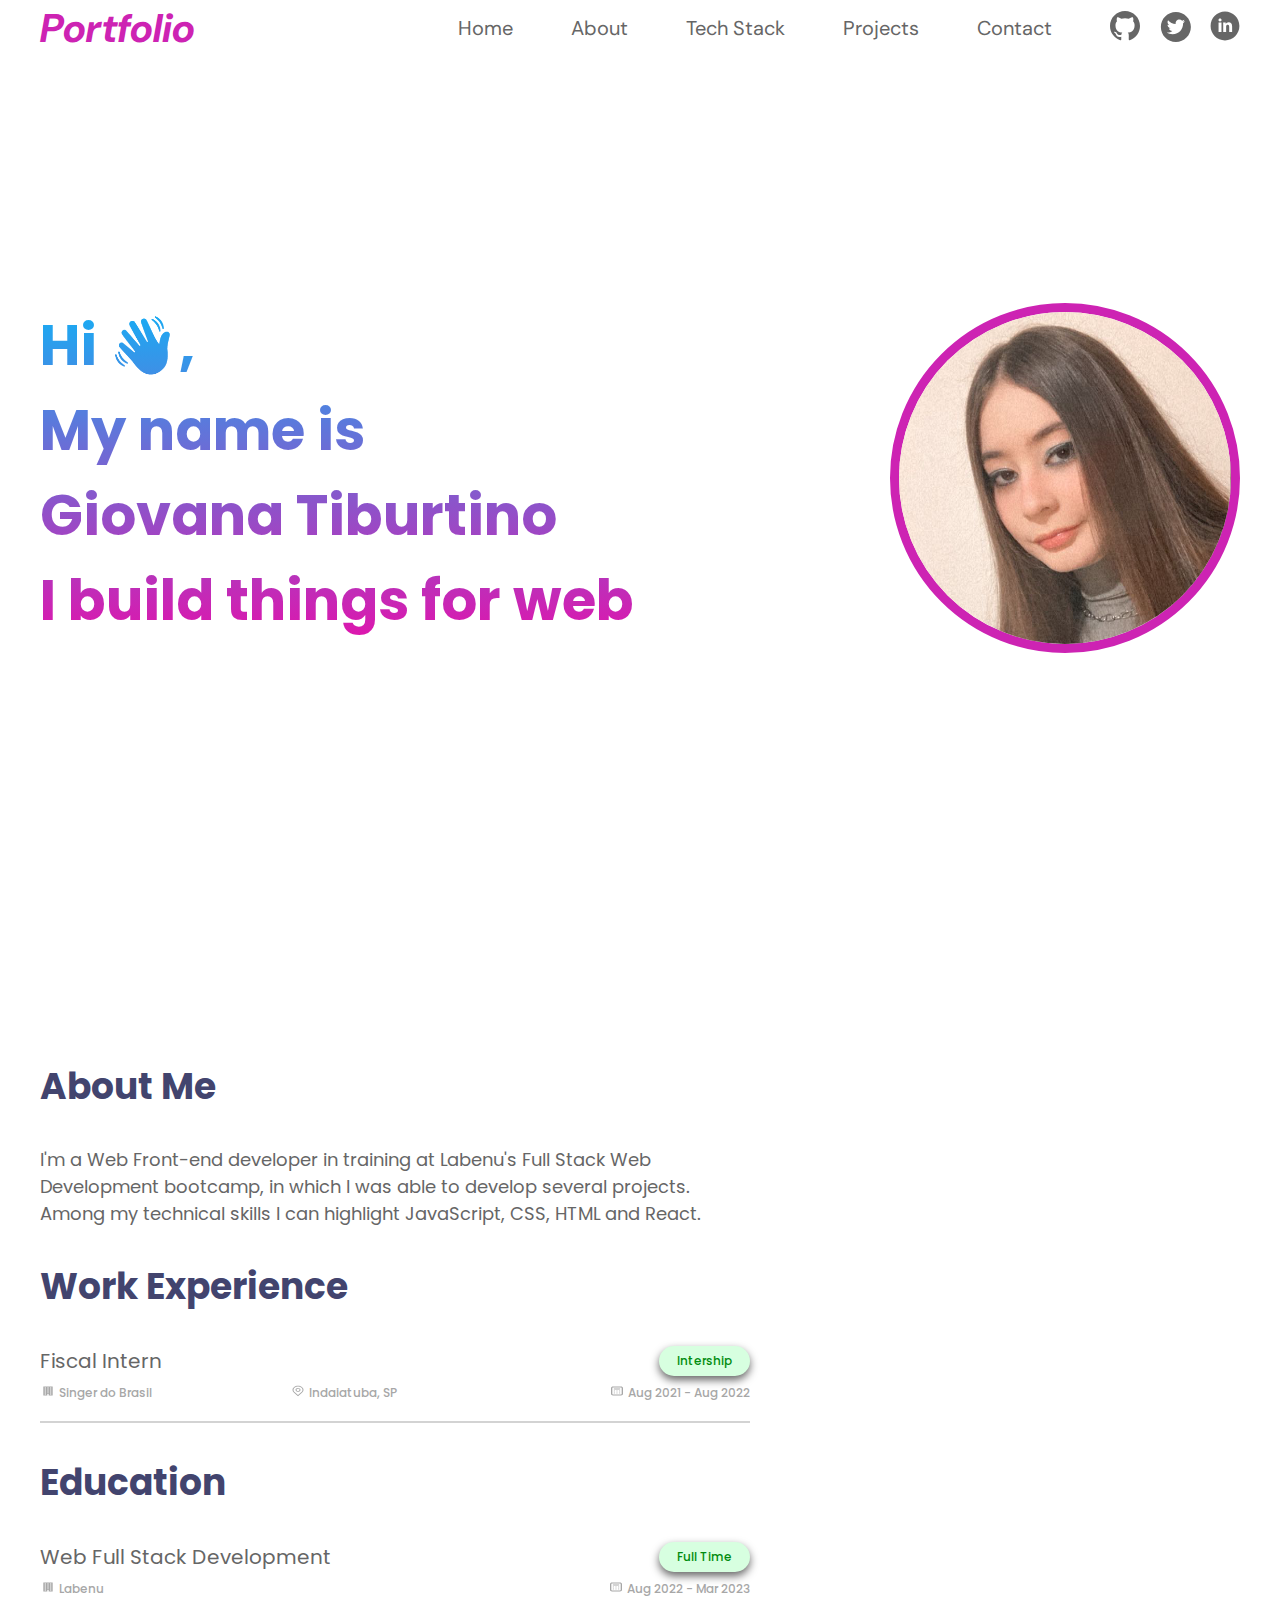
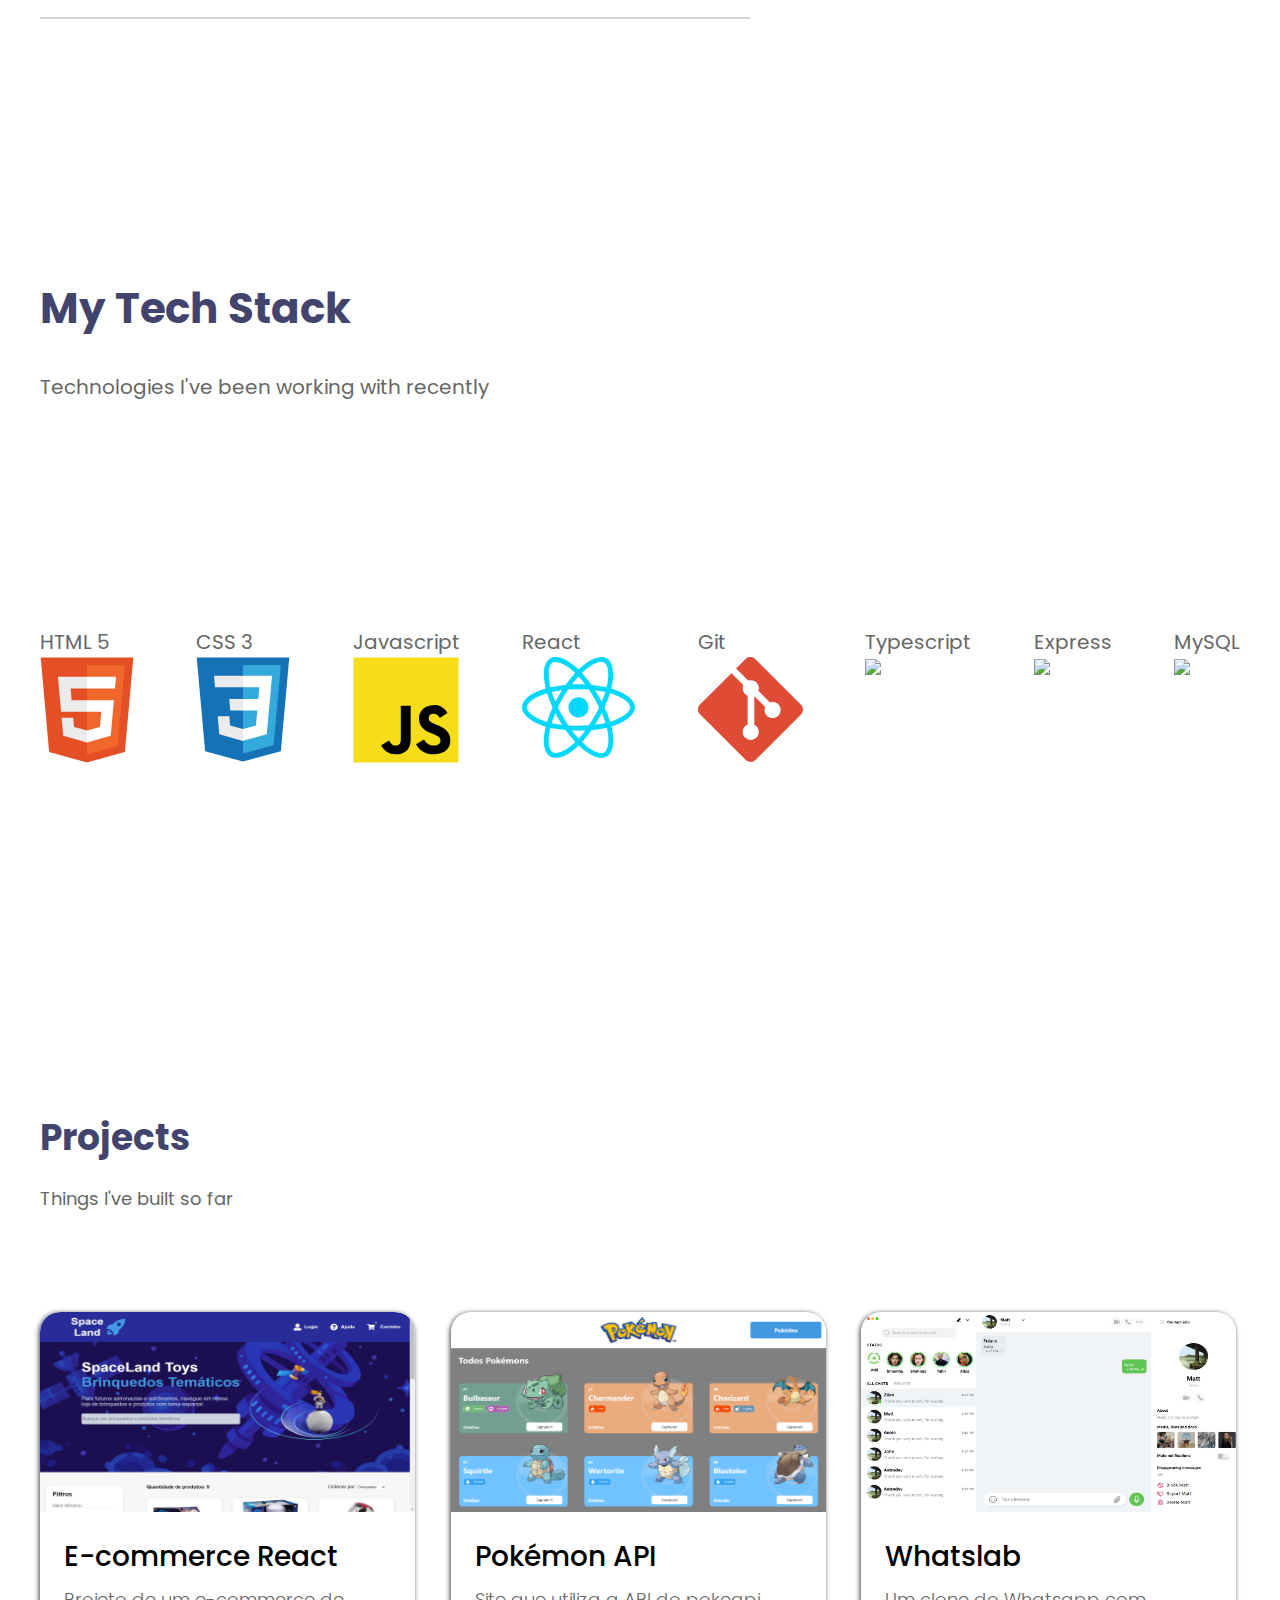
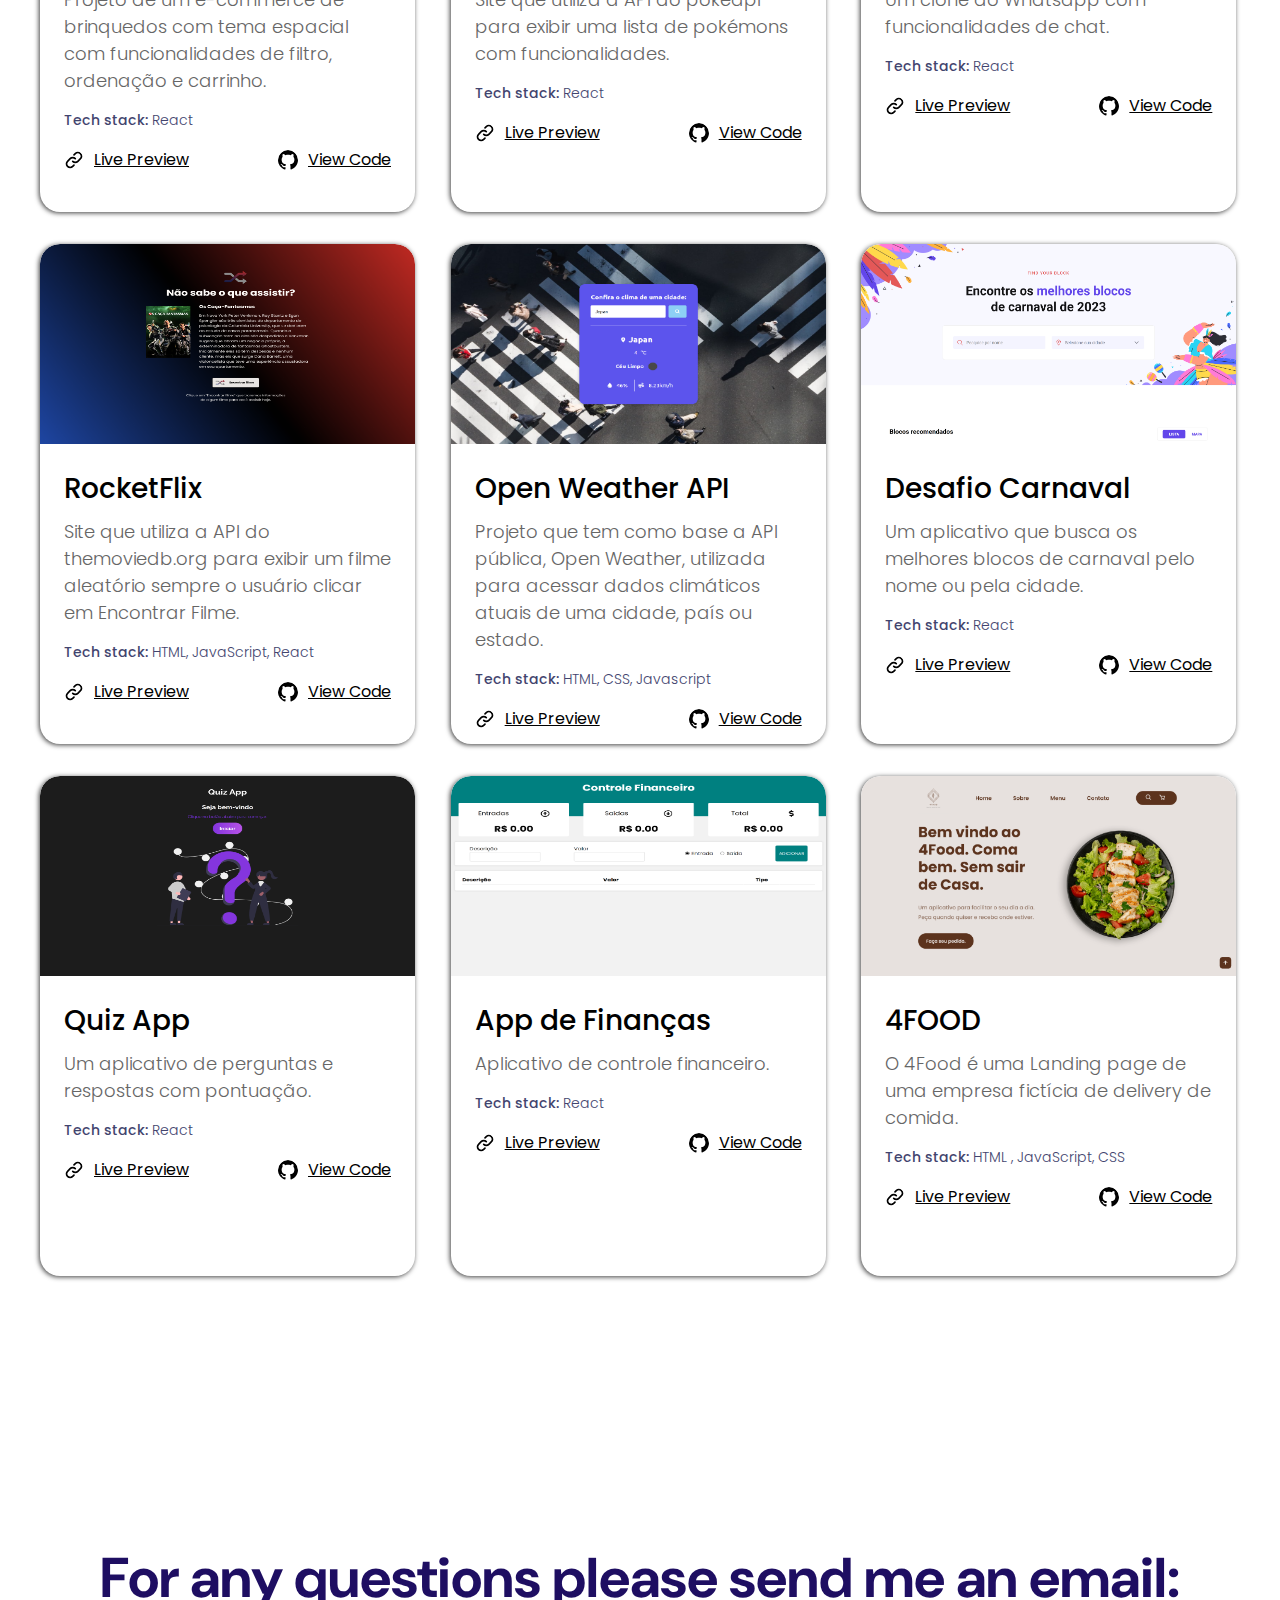
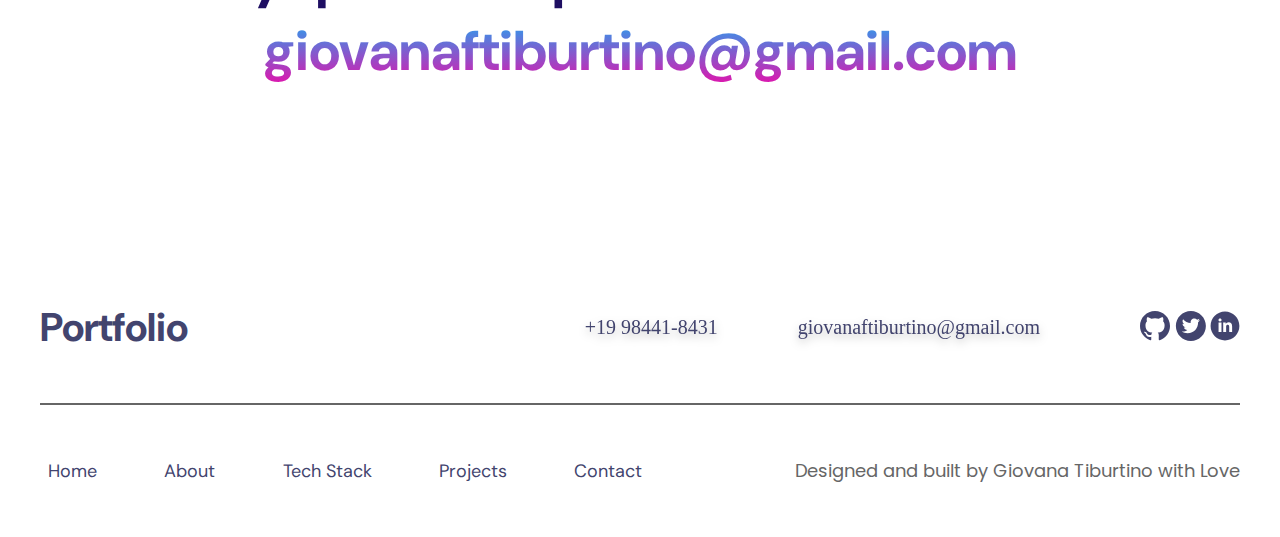
==== commit 9b37318b: "projetos e techs atualizados" ====
--- a/index.html
+++ b/index.html
@@ -11,6 +11,7 @@
     <link rel="preconnect" href="https://fonts.googleapis.com">
     <link rel="preconnect" href="https://fonts.gstatic.com" crossorigin>
     <link href="https://fonts.googleapis.com/css2?family=DM+Sans:wght@500&family=Poppins:wght@400;500;600;700&display=swap" rel="stylesheet">
+    <link rel="stylesheet" href="https://cdn.jsdelivr.net/gh/devicons/devicon@v2.15.1/devicon.min.css">
 
     <title>Portfolio || Home</title>
 </head>
@@ -154,13 +155,18 @@
                     </span>
 
                     <span>
-                        <p>GitHub</p>
-                        <img src="icons/github.svg" alt="GitHub icon">
-                    </span>
-
-                    <span>
-                        <p>VSCode</p>
-                        <img src="icons/vscode.svg" alt="VSCode icon">
+                        <p>Typescript</p>
+                        <img src="https://cdn.jsdelivr.net/gh/devicons/devicon/icons/typescript/typescript-original.svg" />
+                    </span>
+
+                    <span>
+                        <p>Express</p>
+                        <img src="https://cdn.jsdelivr.net/gh/devicons/devicon/icons/express/express-original.svg" />
+                    </span>
+
+                    <span>
+                        <p>MySQL</p>
+                        <img src="https://cdn.jsdelivr.net/gh/devicons/devicon/icons/mysql/mysql-original.svg" />
                     </span>
                 </div>
             </section>
